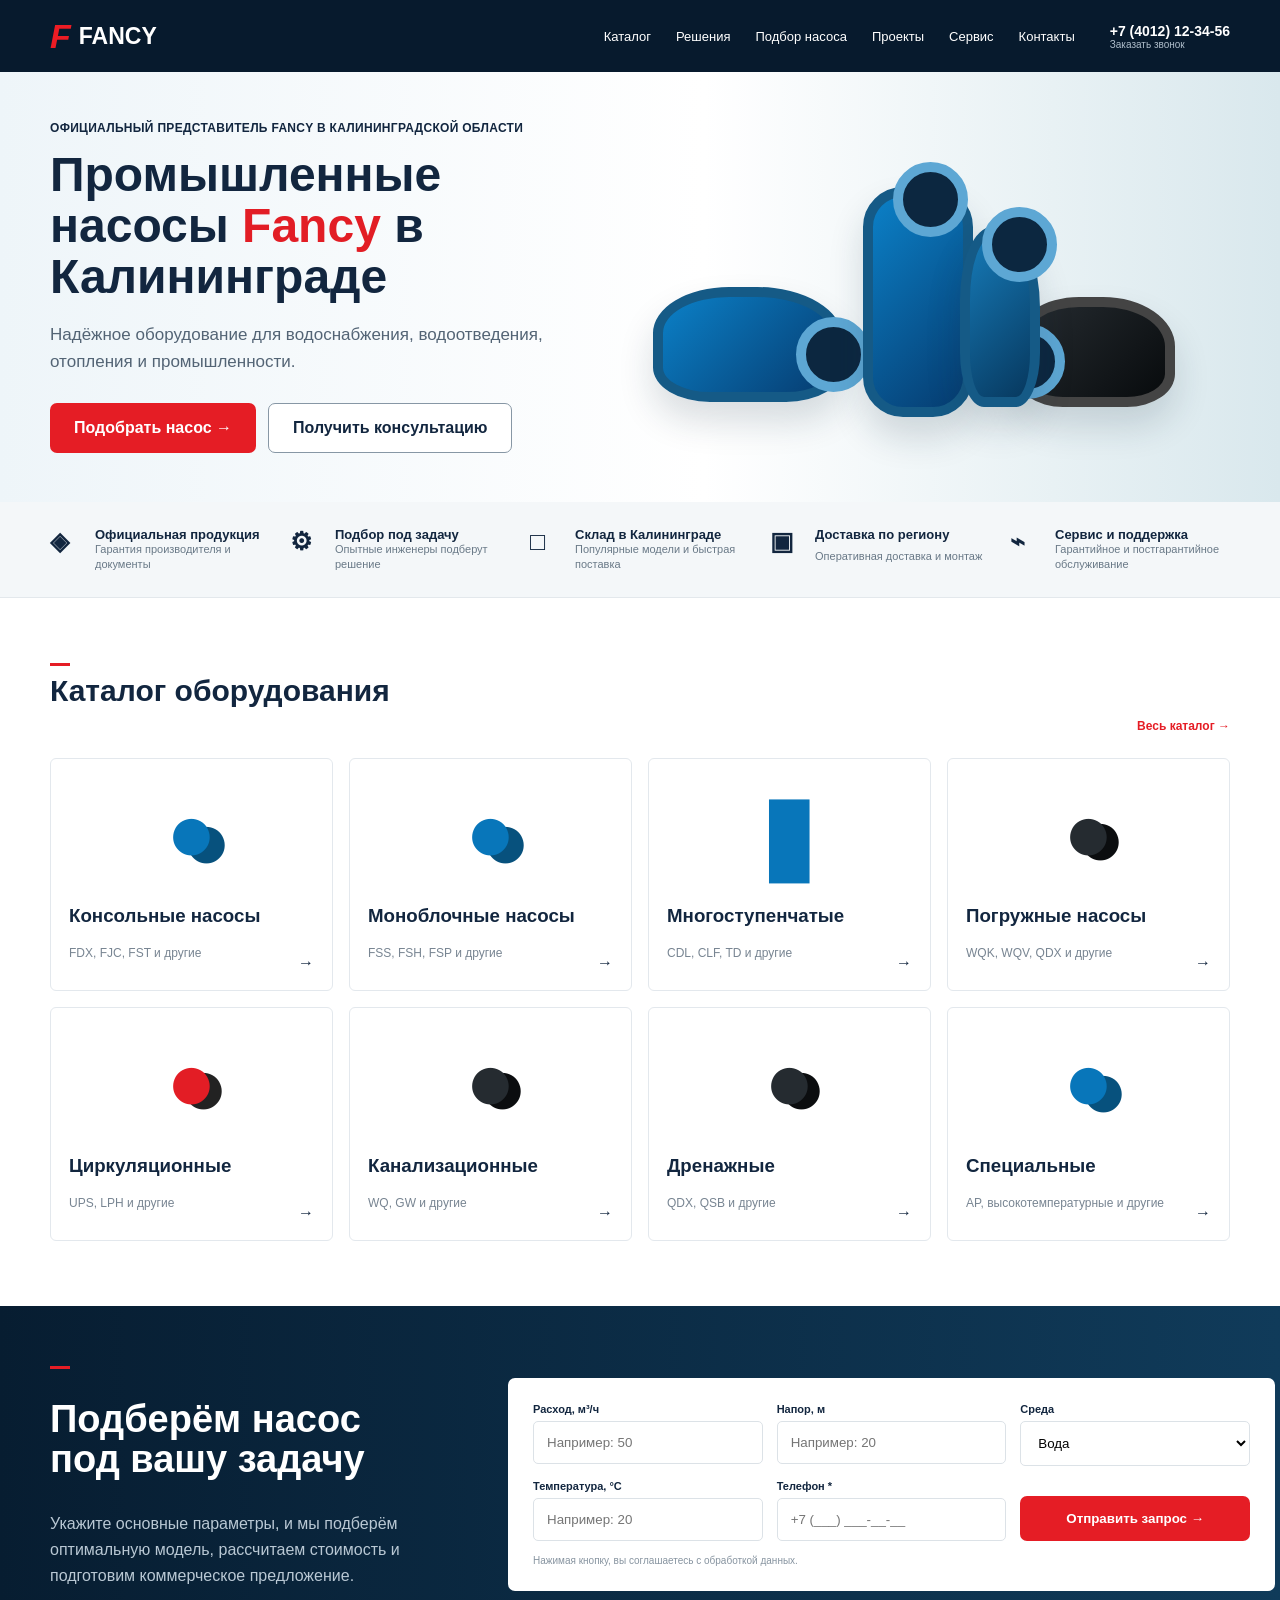
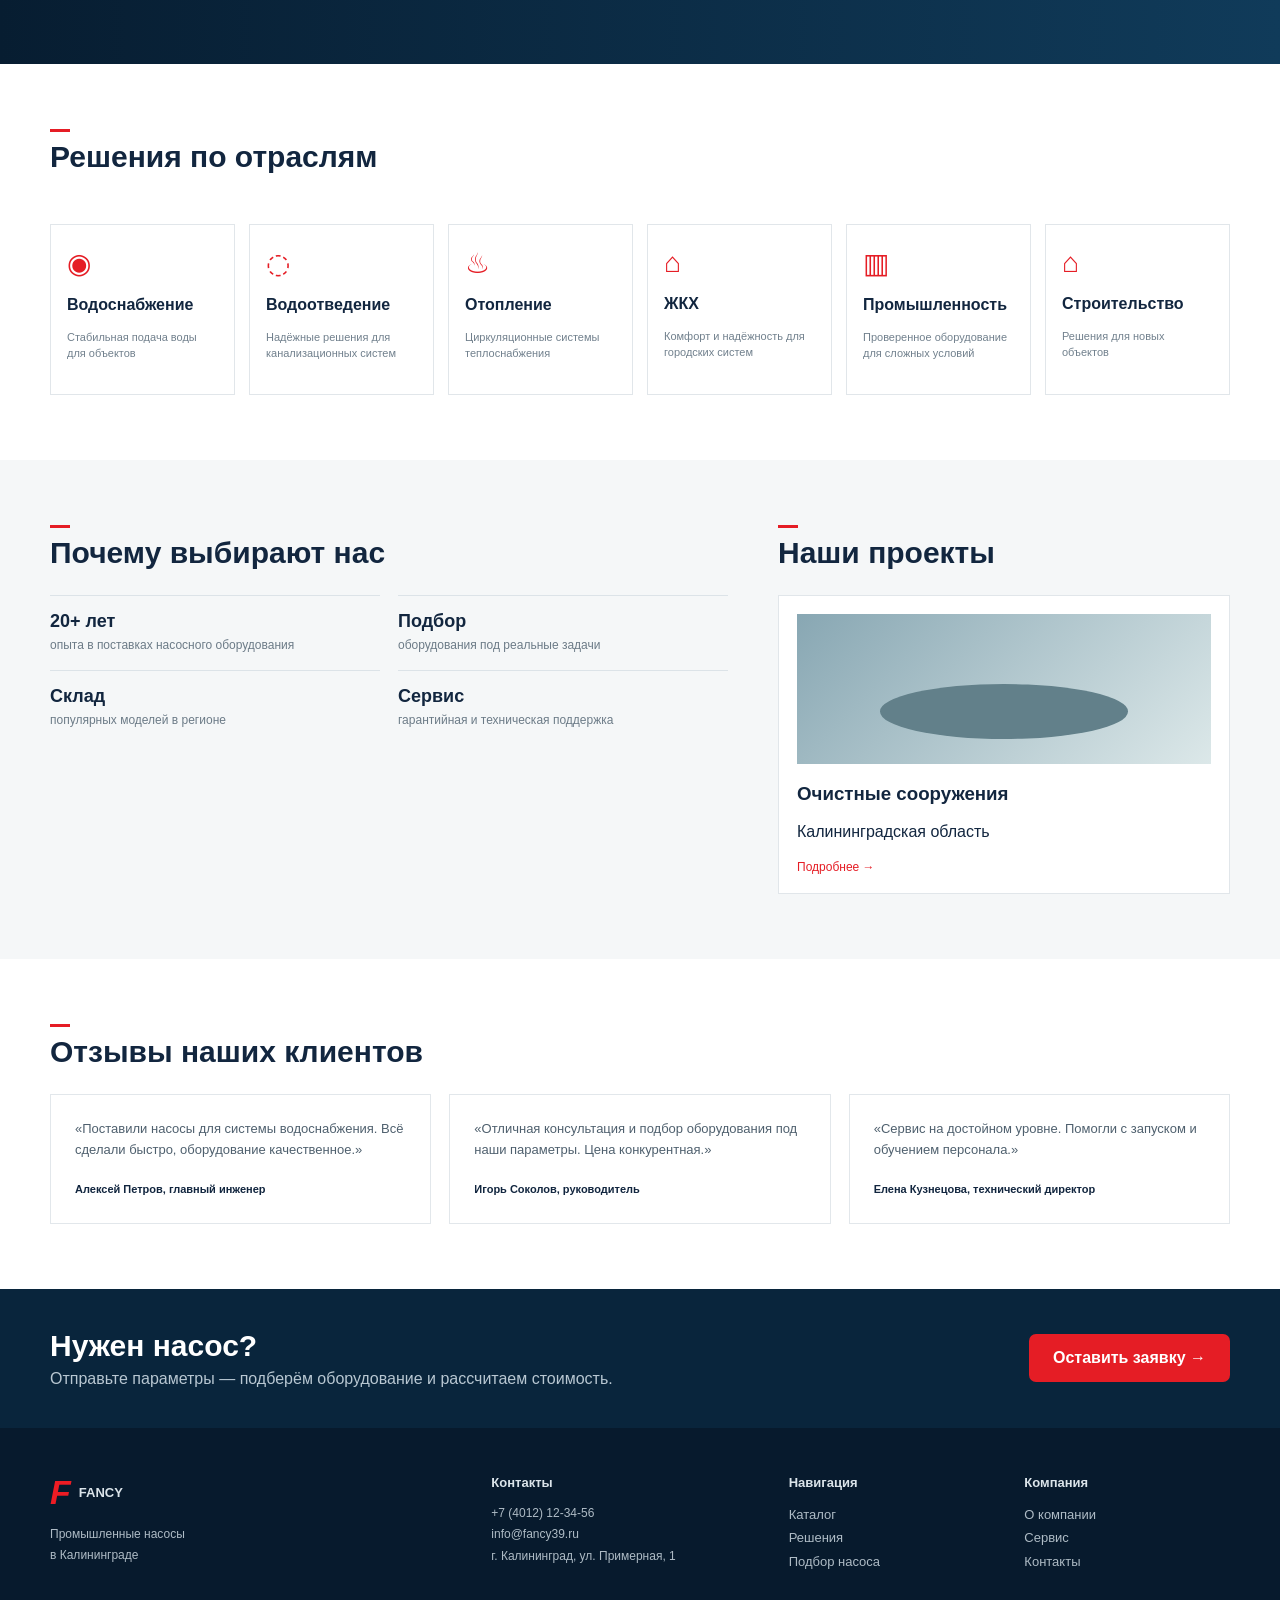
==== index.html @ d75be25d "Add files via upload" ====
<!DOCTYPE html>
<html lang="ru">
<head>
  <meta charset="UTF-8">
  <meta name="viewport" content="width=device-width, initial-scale=1.0">
  <title>Fancy — промышленные насосы в Калининграде</title>
  <meta name="description" content="Промышленные насосы Fancy в Калининграде. Подбор, поставка, сервис и консультация.">
  <link rel="stylesheet" href="style.css">
</head>
<body>
<header class="header">
  <div class="container nav">
    <a class="logo" href="#"><span>F</span> FANCY</a>
    <nav>
      <a href="#catalog">Каталог</a><a href="#solutions">Решения</a>
      <a href="#selection">Подбор насоса</a><a href="#projects">Проекты</a>
      <a href="#service">Сервис</a><a href="#contacts">Контакты</a>
    </nav>
    <a class="phone" href="tel:+74012123456">+7 (4012) 12-34-56<small>Заказать звонок</small></a>
  </div>
</header>

<main>
<section class="hero">
  <div class="container hero-grid">
    <div class="hero-copy">
      <div class="eyebrow">Официальный представитель FANCY в Калининградской области</div>
      <h1>Промышленные насосы <b>Fancy</b> в Калининграде</h1>
      <p>Надёжное оборудование для водоснабжения, водоотведения, отопления и промышленности.</p>
      <div class="buttons">
        <a class="btn red" href="#selection">Подобрать насос →</a>
        <a class="btn light" href="#selection">Получить консультацию</a>
      </div>
    </div>
    <div class="hero-pumps">
      <div class="pump pump1"></div><div class="pump pump2"></div><div class="pump pump3"></div>
      <div class="pump pump4"></div>
    </div>
  </div>
</section>

<section class="benefits">
  <div class="container benefits-grid">
    <div><strong>◈</strong><b>Официальная продукция</b><span>Гарантия производителя и документы</span></div>
    <div><strong>⚙</strong><b>Подбор под задачу</b><span>Опытные инженеры подберут решение</span></div>
    <div><strong>□</strong><b>Склад в Калининграде</b><span>Популярные модели и быстрая поставка</span></div>
    <div><strong>▣</strong><b>Доставка по региону</b><span>Оперативная доставка и монтаж</span></div>
    <div><strong>⌁</strong><b>Сервис и поддержка</b><span>Гарантийное и постгарантийное обслуживание</span></div>
  </div>
</section>

<section id="catalog" class="section">
  <div class="container">
    <div class="section-head"><div><div class="redline"></div><h2>Каталог оборудования</h2></div><a href="#">Весь каталог →</a></div>
    <div class="cards">
      <article class="card"><div class="product-icon blue-pump">●</div><h3>Консольные насосы</h3><p>FDX, FJC, FST и другие</p><span>→</span></article>
      <article class="card"><div class="product-icon blue-pump small">●</div><h3>Моноблочные насосы</h3><p>FSS, FSH, FSP и другие</p><span>→</span></article>
      <article class="card"><div class="product-icon vertical">▮</div><h3>Многоступенчатые</h3><p>CDL, CLF, TD и другие</p><span>→</span></article>
      <article class="card"><div class="product-icon dark-pump">●</div><h3>Погружные насосы</h3><p>WQK, WQV, QDX и другие</p><span>→</span></article>
      <article class="card"><div class="product-icon red-pump">●</div><h3>Циркуляционные</h3><p>UPS, LPH и другие</p><span>→</span></article>
      <article class="card"><div class="product-icon dark-pump small">●</div><h3>Канализационные</h3><p>WQ, GW и другие</p><span>→</span></article>
      <article class="card"><div class="product-icon dark-pump">●</div><h3>Дренажные</h3><p>QDX, QSB и другие</p><span>→</span></article>
      <article class="card"><div class="product-icon blue-pump">●</div><h3>Специальные</h3><p>AP, высокотемпературные и другие</p><span>→</span></article>
    </div>
  </div>
</section>

<section id="selection" class="selection">
  <div class="container selection-grid">
    <div><div class="redline"></div><h2>Подберём насос<br>под вашу задачу</h2>
      <p>Укажите основные параметры, и мы подберём оптимальную модель, рассчитаем стоимость и подготовим коммерческое предложение.</p>
    </div>
    <form id="leadForm">
      <label>Расход, м³/ч<input name="flow" placeholder="Например: 50"></label>
      <label>Напор, м<input name="head" placeholder="Например: 20"></label>
      <label>Среда<select name="medium"><option>Вода</option><option>Канализационная вода</option><option>Другая</option></select></label>
      <label>Температура, °C<input name="temp" placeholder="Например: 20"></label>
      <label>Телефон *<input name="phone" required placeholder="+7 (___) ___-__-__"></label>
      <button class="btn red" type="submit">Отправить запрос →</button>
      <small>Нажимая кнопку, вы соглашаетесь с обработкой данных.</small>
    </form>
  </div>
</section>

<section id="solutions" class="section">
  <div class="container">
    <div class="section-head"><div><div class="redline"></div><h2>Решения по отраслям</h2></div></div>
    <div class="solutions">
      <div><i>◉</i><h3>Водоснабжение</h3><p>Стабильная подача воды для объектов</p></div>
      <div><i>◌</i><h3>Водоотведение</h3><p>Надёжные решения для канализационных систем</p></div>
      <div><i>♨</i><h3>Отопление</h3><p>Циркуляционные системы теплоснабжения</p></div>
      <div><i>⌂</i><h3>ЖКХ</h3><p>Комфорт и надёжность для городских систем</p></div>
      <div><i>▥</i><h3>Промышленность</h3><p>Проверенное оборудование для сложных условий</p></div>
      <div><i>⌂</i><h3>Строительство</h3><p>Решения для новых объектов</p></div>
    </div>
  </div>
</section>

<section id="projects" class="section gray">
  <div class="container two-col">
    <div><div class="redline"></div><h2>Почему выбирают нас</h2>
      <div class="why"><div><b>20+ лет</b><span>опыта в поставках насосного оборудования</span></div>
      <div><b>Подбор</b><span>оборудования под реальные задачи</span></div>
      <div><b>Склад</b><span>популярных моделей в регионе</span></div>
      <div><b>Сервис</b><span>гарантийная и техническая поддержка</span></div></div>
    </div>
    <div><div class="redline"></div><h2>Наши проекты</h2><div class="project"><div class="project-img"></div><h3>Очистные сооружения</h3><p>Калининградская область</p><a href="#">Подробнее →</a></div></div>
  </div>
</section>

<section class="section">
  <div class="container"><div class="redline"></div><h2>Отзывы наших клиентов</h2>
    <div class="reviews">
      <blockquote>«Поставили насосы для системы водоснабжения. Всё сделали быстро, оборудование качественное.»<cite>Алексей Петров, главный инженер</cite></blockquote>
      <blockquote>«Отличная консультация и подбор оборудования под наши параметры. Цена конкурентная.»<cite>Игорь Соколов, руководитель</cite></blockquote>
      <blockquote>«Сервис на достойном уровне. Помогли с запуском и обучением персонала.»<cite>Елена Кузнецова, технический директор</cite></blockquote>
    </div>
  </div>
</section>

<section class="cta">
  <div class="container cta-inner"><div><h2>Нужен насос?</h2><p>Отправьте параметры — подберём оборудование и рассчитаем стоимость.</p></div><a class="btn red" href="#selection">Оставить заявку →</a></div>
</section>
</main>

<footer id="contacts">
  <div class="container footer-grid">
    <div><a class="logo" href="#"><span>F</span> FANCY</a><p>Промышленные насосы<br>в Калининграде</p></div>
    <div><b>Контакты</b><p>+7 (4012) 12-34-56<br>info@fancy39.ru<br>г. Калининград, ул. Примерная, 1</p></div>
    <div><b>Навигация</b><p><a href="#catalog">Каталог</a><br><a href="#solutions">Решения</a><br><a href="#selection">Подбор насоса</a></p></div>
    <div><b>Компания</b><p><a href="#">О компании</a><br><a href="#">Сервис</a><br><a href="#">Контакты</a></p></div>
  </div>
</footer>
<div id="toast" class="toast">Спасибо! Заявка подготовлена. Замените обработчик формы на адрес вашей CRM.</div>
<script src="script.js"></script>
</body>
</html>
---- style.css ----
*{box-sizing:border-box}html{scroll-behavior:smooth}body{margin:0;font-family:Arial,Helvetica,sans-serif;color:#12263f;background:#fff}.container{width:min(1180px,calc(100% - 40px));margin:auto}.header{background:#071a2d;color:#fff;position:sticky;top:0;z-index:20}.nav{height:72px;display:flex;align-items:center;gap:35px}.logo{font-size:23px;font-weight:800;color:#fff;text-decoration:none;display:flex;align-items:center;gap:8px}.logo span{color:#ed1c24;font-style:italic;font-size:34px}.nav nav{display:flex;gap:25px;margin-left:auto}.nav nav a,.footer-grid a{color:inherit;text-decoration:none;font-size:13px}.phone{color:#fff;text-decoration:none;font-weight:bold;font-size:14px}.phone small{display:block;color:#aebdca;font-weight:normal;font-size:10px}.hero{background:linear-gradient(90deg,#eef5f9 0%,#fff 55%,#d9e8ed 100%);overflow:hidden}.hero-grid{min-height:430px;display:grid;grid-template-columns:46% 54%;align-items:center}.eyebrow{font-size:12px;font-weight:700;text-transform:uppercase;letter-spacing:.3px;margin-bottom:15px}.hero h1{font-size:48px;line-height:1.06;margin:0 0 18px}.hero h1 b{color:#e21d25}.hero p{font-size:17px;line-height:1.6;color:#536475;max-width:560px}.buttons{display:flex;gap:12px;margin-top:28px}.btn{display:inline-flex;border:0;border-radius:7px;padding:15px 24px;font-weight:700;text-decoration:none;cursor:pointer;align-items:center;justify-content:center}.red{background:#e51d25;color:#fff}.light{border:1px solid #8797a5;color:#12263f;background:#fff}.hero-pumps{height:390px;position:relative}.pump{position:absolute;border-radius:40% 45% 30% 30%;box-shadow:0 20px 35px #102a4028;background:linear-gradient(135deg,#0b80c7,#063c70);border:10px solid #155a86}.pump:after{content:"";position:absolute;width:55px;height:55px;border-radius:50%;background:#0c2740;border:10px solid #5da7d4}.pump1{width:190px;height:115px;bottom:80px;left:60px}.pump1:after{right:-38px;top:20px}.pump2{width:110px;height:230px;bottom:65px;left:270px;border-radius:40px}.pump2:after{top:-35px;left:20px}.pump3{width:160px;height:110px;bottom:75px;right:55px;background:linear-gradient(135deg,#252b30,#080b0d);border-color:#444}.pump3:after{left:-35px;top:17px}.pump4{width:80px;height:180px;bottom:75px;right:190px;background:linear-gradient(135deg,#167ab7,#07385e)}.pump4:after{top:-30px;left:12px}.benefits{background:#f4f7f9;border-bottom:1px solid #e3e8ec}.benefits-grid{display:grid;grid-template-columns:repeat(5,1fr);gap:20px;padding:25px 0}.benefits-grid div{display:grid;grid-template-columns:35px 1fr;column-gap:10px}.benefits-grid strong{grid-row:span 2;font-size:25px}.benefits-grid b{font-size:13px}.benefits-grid span{font-size:11px;color:#697987;line-height:1.35}.section{padding:65px 0}.section-head{display:flex;justify-content:space-between;align-items:end;margin-bottom:25px}.section-head a{color:#e51d25;text-decoration:none;font-size:12px;font-weight:bold}.redline{width:20px;height:3px;background:#e51d25;margin-bottom:8px}.section h2{font-size:30px;margin:0 0 25px}.cards{display:grid;grid-template-columns:repeat(4,1fr);gap:16px}.card{border:1px solid #e3e8ed;border-radius:6px;padding:18px;min-height:205px;position:relative;transition:.2s}.card:hover{transform:translateY(-3px);box-shadow:0 12px 30px #102a4010}.card span{position:absolute;right:18px;bottom:18px}.card p{font-size:12px;color:#788592}.product-icon{height:110px;display:flex;align-items:center;justify-content:center;font-size:85px;color:#0876ba;text-shadow:15px 8px 0 #07517d}.product-icon.vertical{font-size:110px;text-shadow:none}.product-icon.dark-pump{color:#252b30;text-shadow:12px 5px 0 #0b0d0f}.product-icon.red-pump{color:#e31d25;text-shadow:12px 5px 0 #222}.selection{background:linear-gradient(90deg,#071d31,#103b5a);color:#fff;padding:60px 0}.selection-grid{display:grid;grid-template-columns:35% 65%;gap:45px;align-items:center}.selection h2{font-size:38px;line-height:1.05}.selection p{color:#b9c8d4;line-height:1.6}.selection form{background:#fff;color:#12263f;border-radius:7px;padding:25px;display:grid;grid-template-columns:repeat(3,1fr);gap:14px}.selection label{font-size:11px;font-weight:bold}.selection input,.selection select{width:100%;padding:13px;margin-top:6px;border:1px solid #dce2e7;border-radius:5px;background:#fff}.selection button{align-self:end}.selection form small{grid-column:1/-1;color:#8794a0;font-size:10px}.solutions{display:grid;grid-template-columns:repeat(6,1fr);gap:14px}.solutions div{border:1px solid #e1e6ea;padding:22px 16px;min-height:170px}.solutions i{font-size:28px;color:#e51d25;font-style:normal}.solutions h3{font-size:16px}.solutions p{font-size:11px;color:#71808d;line-height:1.4}.gray{background:#f5f7f8}.two-col{display:grid;grid-template-columns:1.2fr .8fr;gap:50px}.why{display:grid;grid-template-columns:repeat(2,1fr);gap:18px}.why div{border-top:1px solid #dce3e8;padding-top:15px}.why b{display:block;font-size:18px}.why span{display:block;color:#6c7b87;font-size:12px;margin-top:6px}.project{background:#fff;border:1px solid #e1e6ea;padding:18px}.project-img{height:150px;background:linear-gradient(135deg,#88a7b3,#dce8e9);position:relative}.project-img:after{content:"";position:absolute;left:20%;right:20%;bottom:25px;height:55px;border-radius:50%;background:#62808a}.project a{color:#e51d25;font-size:12px;text-decoration:none}.reviews{display:grid;grid-template-columns:repeat(3,1fr);gap:18px}.reviews blockquote{margin:0;border:1px solid #e2e7eb;padding:24px;line-height:1.6;font-size:13px;color:#4f606e}.reviews cite{display:block;margin-top:20px;font-style:normal;font-weight:bold;font-size:11px;color:#12263f}.cta{background:#09253c;color:#fff;padding:40px 0}.cta-inner{display:flex;justify-content:space-between;align-items:center}.cta h2{margin:0;font-size:30px}.cta p{margin:7px 0 0;color:#b8c7d2}.footer-grid{padding:45px 0;display:grid;grid-template-columns:2fr 1.3fr 1fr 1fr;gap:30px}.footer-grid{background:#071a2d;color:#dbe4ea}.footer-grid p{font-size:12px;line-height:1.8;color:#aebbc5}.footer-grid b{font-size:13px}.footer-grid .logo{margin-bottom:10px}footer{background:#071a2d}.toast{position:fixed;right:20px;bottom:20px;background:#12263f;color:#fff;padding:15px 20px;border-radius:6px;display:none;z-index:50}@media(max-width:900px){.nav nav{display:none}.hero-grid,.selection-grid,.two-col{grid-template-columns:1fr}.hero-pumps{display:none}.hero{padding:60px 0}.hero h1{font-size:38px}.cards{grid-template-columns:repeat(2,1fr)}.solutions{grid-template-columns:repeat(3,1fr)}.benefits-grid{grid-template-columns:repeat(2,1fr)}.selection form{grid-template-columns:1fr 1fr}.reviews{grid-template-columns:1fr}.footer-grid{grid-template-columns:1fr 1fr}}@media(max-width:600px){.container{width:min(100% - 28px,1180px)}.cards,.solutions,.benefits-grid,.selection form,.why{grid-template-columns:1fr}.section{padding:45px 0}.hero h1{font-size:32px}.phone{display:none}.buttons{flex-direction:column}.selection h2{font-size:32px}.cta-inner{display:block}.cta .btn{margin-top:20px;width:100%}}
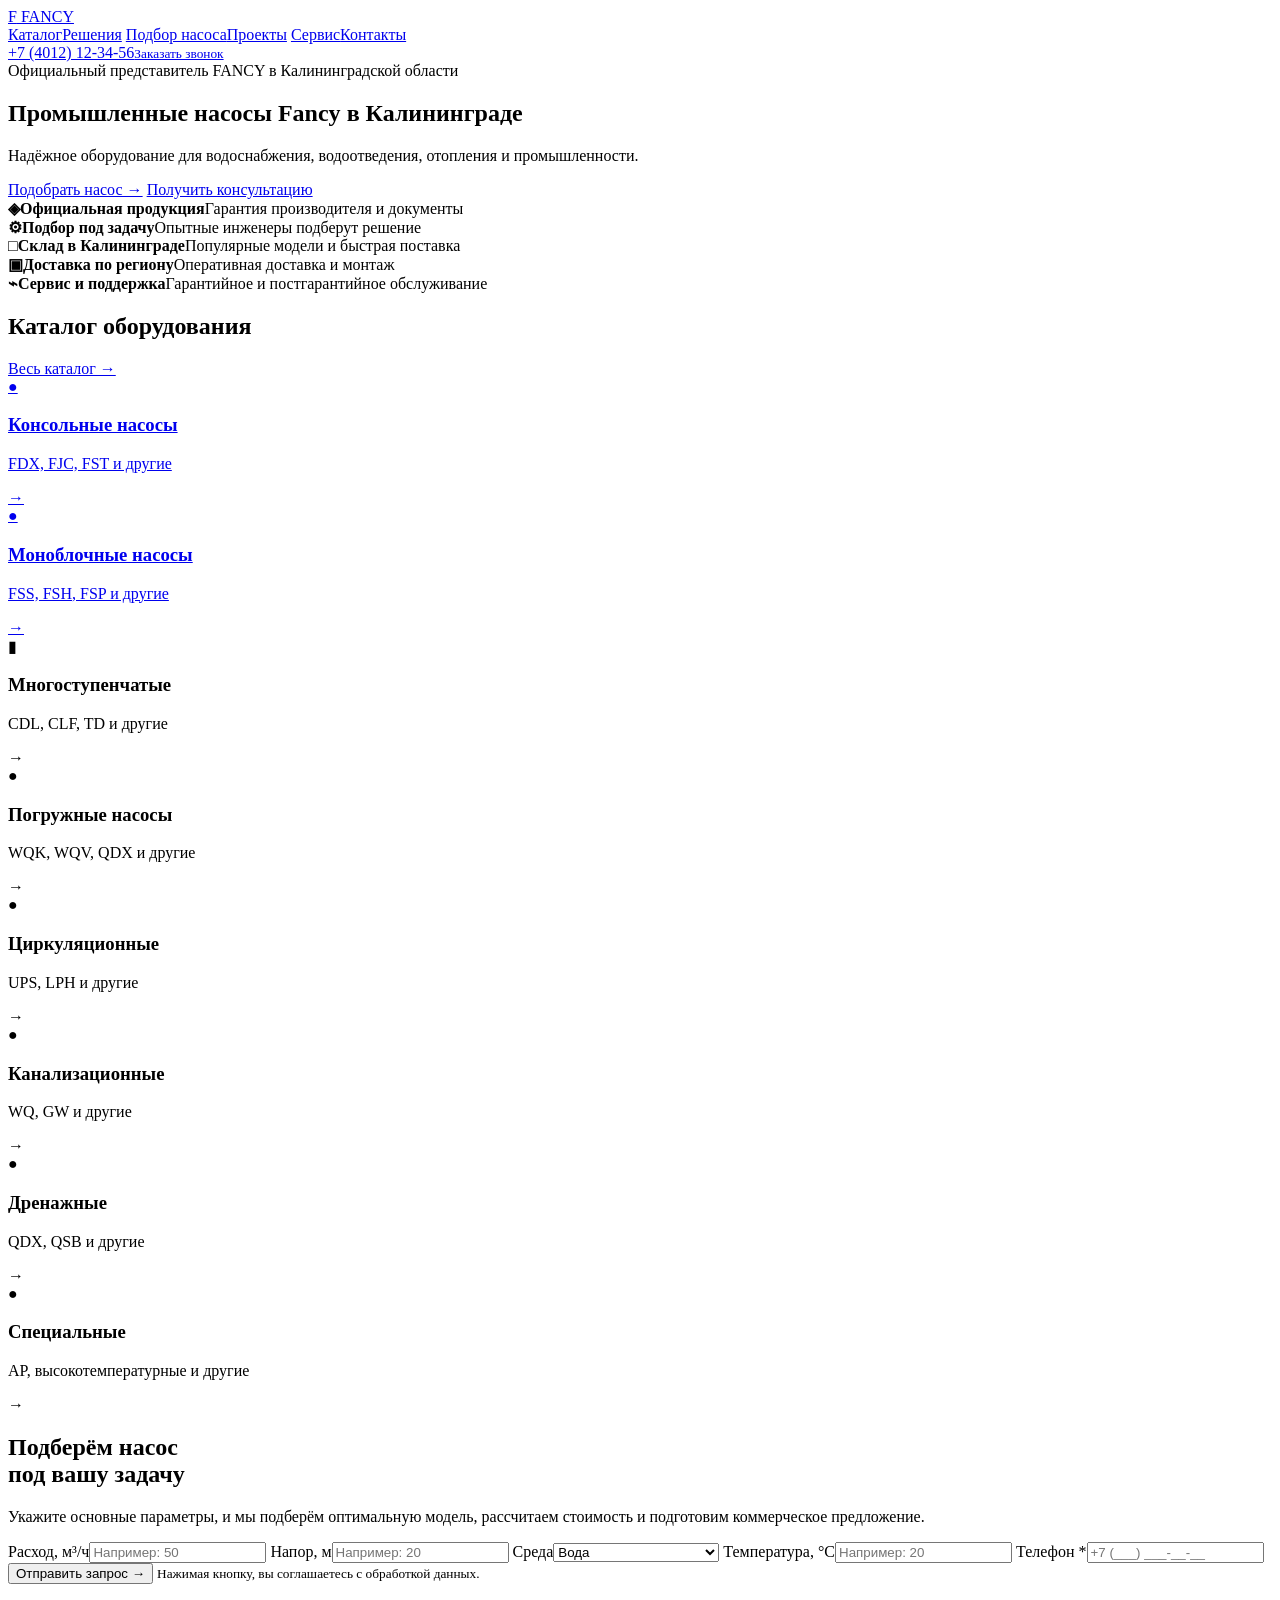
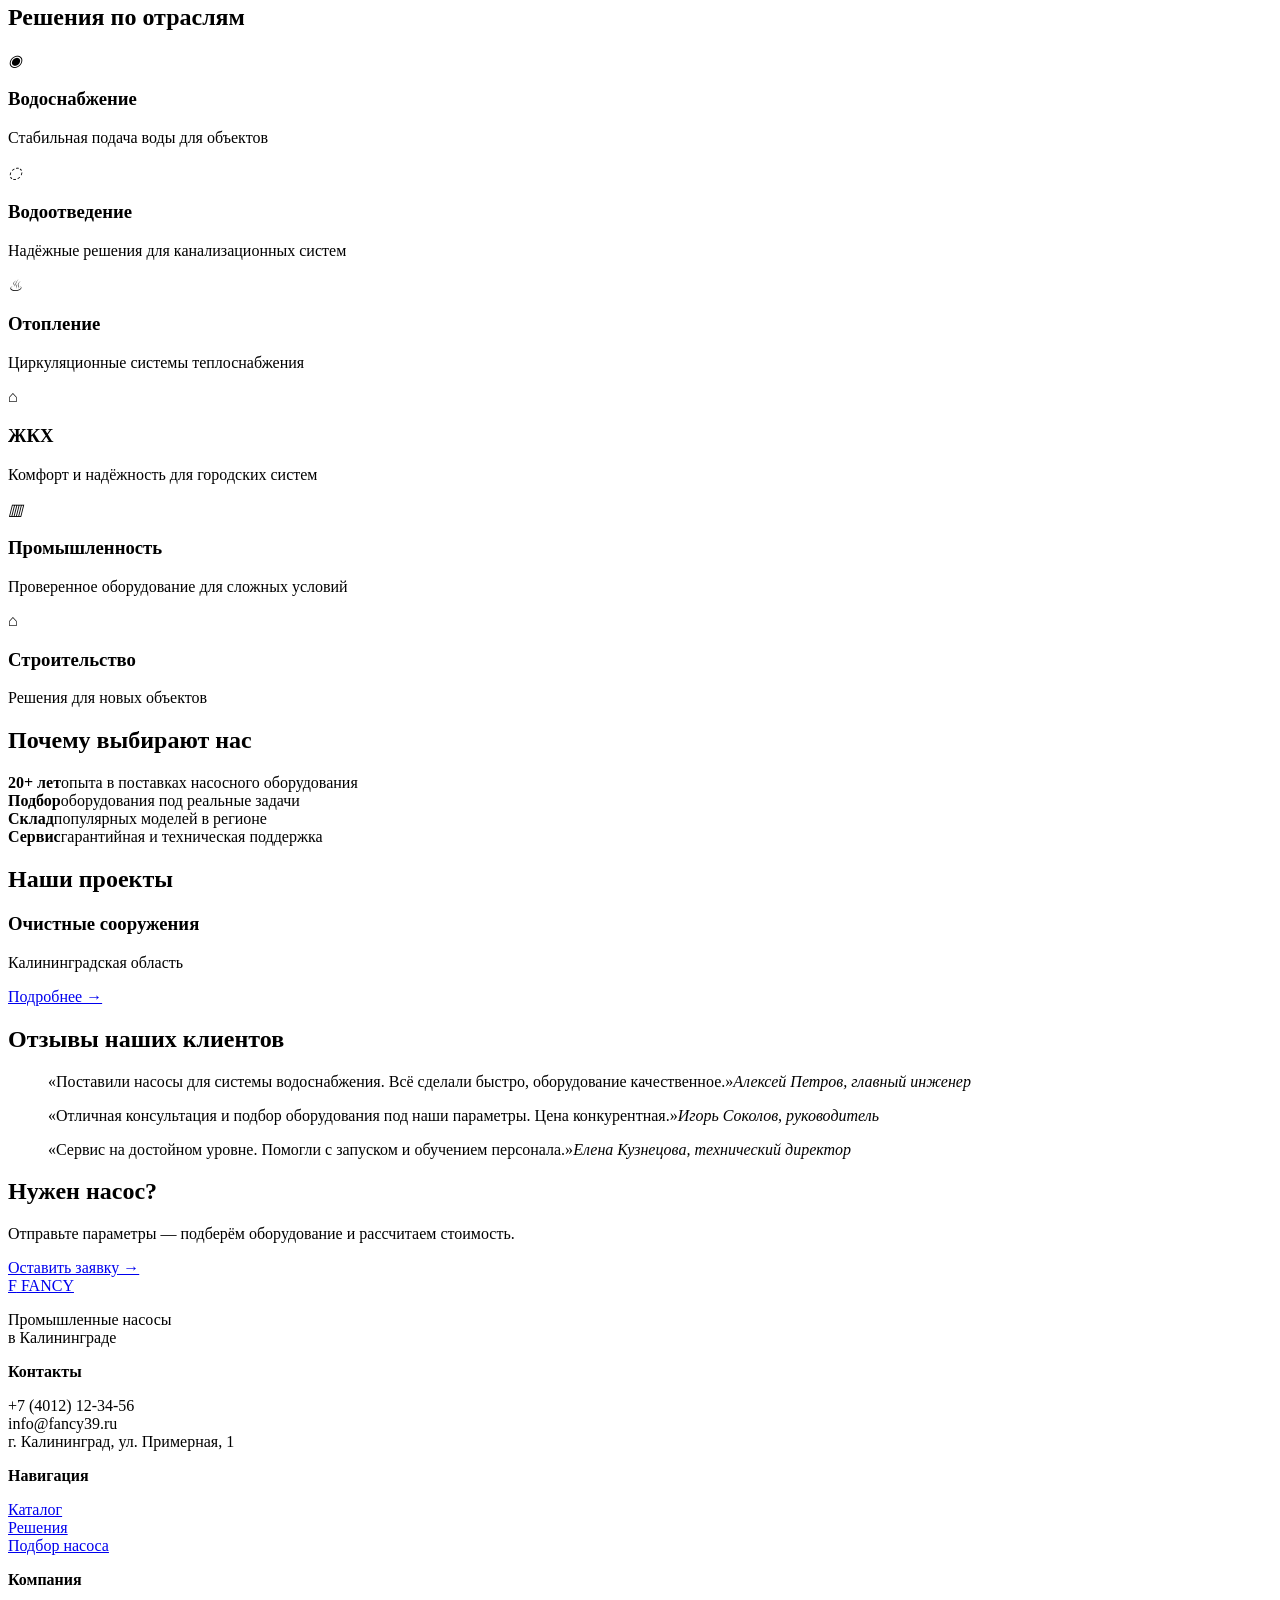
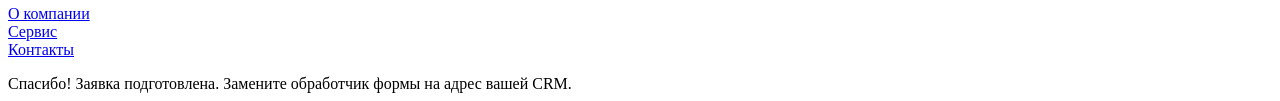
==== commit ca08caf0: "Add files via upload" ====
--- a/index.html
+++ b/index.html
@@ -51,10 +51,10 @@
 
 <section id="catalog" class="section">
   <div class="container">
-    <div class="section-head"><div><div class="redline"></div><h2>Каталог оборудования</h2></div><a href="#">Весь каталог →</a></div>
+    <div class="section-head"><div><div class="redline"></div><h2>Каталог оборудования</h2></div><a href="catalog.html">Весь каталог →</a></div>
     <div class="cards">
-      <article class="card"><div class="product-icon blue-pump">●</div><h3>Консольные насосы</h3><p>FDX, FJC, FST и другие</p><span>→</span></article>
-      <article class="card"><div class="product-icon blue-pump small">●</div><h3>Моноблочные насосы</h3><p>FSS, FSH, FSP и другие</p><span>→</span></article>
+      <a class="card" href="catalog-fdx.html"><div class="product-icon blue-pump">●</div><h3>Консольные насосы</h3><p>FDX, FJC, FST и другие</p><span>→</span></a>
+      <a class="card" href="catalog-monoblock.html"><div class="product-icon blue-pump small">●</div><h3>Моноблочные насосы</h3><p>FSS, FSH, FSP и другие</p><span>→</span></a>
       <article class="card"><div class="product-icon vertical">▮</div><h3>Многоступенчатые</h3><p>CDL, CLF, TD и другие</p><span>→</span></article>
       <article class="card"><div class="product-icon dark-pump">●</div><h3>Погружные насосы</h3><p>WQK, WQV, QDX и другие</p><span>→</span></article>
       <article class="card"><div class="product-icon red-pump">●</div><h3>Циркуляционные</h3><p>UPS, LPH и другие</p><span>→</span></article>
--- a/style.css
+++ b/style.css
@@ -1 +1,3 @@
-*{box-sizing:border-box}html{scroll-behavior:smooth}body{margin:0;font-family:Arial,Helvetica,sans-serif;color:#12263f;background:#fff}.container{width:min(1180px,calc(100% - 40px));margin:auto}.header{background:#071a2d;color:#fff;position:sticky;top:0;z-index:20}.nav{height:72px;display:flex;align-items:center;gap:35px}.logo{font-size:23px;font-weight:800;color:#fff;text-decoration:none;display:flex;align-items:center;gap:8px}.logo span{color:#ed1c24;font-style:italic;font-size:34px}.nav nav{display:flex;gap:25px;margin-left:auto}.nav nav a,.footer-grid a{color:inherit;text-decoration:none;font-size:13px}.phone{color:#fff;text-decoration:none;font-weight:bold;font-size:14px}.phone small{display:block;color:#aebdca;font-weight:normal;font-size:10px}.hero{background:linear-gradient(90deg,#eef5f9 0%,#fff 55%,#d9e8ed 100%);overflow:hidden}.hero-grid{min-height:430px;display:grid;grid-template-columns:46% 54%;align-items:center}.eyebrow{font-size:12px;font-weight:700;text-transform:uppercase;letter-spacing:.3px;margin-bottom:15px}.hero h1{font-size:48px;line-height:1.06;margin:0 0 18px}.hero h1 b{color:#e21d25}.hero p{font-size:17px;line-height:1.6;color:#536475;max-width:560px}.buttons{display:flex;gap:12px;margin-top:28px}.btn{display:inline-flex;border:0;border-radius:7px;padding:15px 24px;font-weight:700;text-decoration:none;cursor:pointer;align-items:center;justify-content:center}.red{background:#e51d25;color:#fff}.light{border:1px solid #8797a5;color:#12263f;background:#fff}.hero-pumps{height:390px;position:relative}.pump{position:absolute;border-radius:40% 45% 30% 30%;box-shadow:0 20px 35px #102a4028;background:linear-gradient(135deg,#0b80c7,#063c70);border:10px solid #155a86}.pump:after{content:"";position:absolute;width:55px;height:55px;border-radius:50%;background:#0c2740;border:10px solid #5da7d4}.pump1{width:190px;height:115px;bottom:80px;left:60px}.pump1:after{right:-38px;top:20px}.pump2{width:110px;height:230px;bottom:65px;left:270px;border-radius:40px}.pump2:after{top:-35px;left:20px}.pump3{width:160px;height:110px;bottom:75px;right:55px;background:linear-gradient(135deg,#252b30,#080b0d);border-color:#444}.pump3:after{left:-35px;top:17px}.pump4{width:80px;height:180px;bottom:75px;right:190px;background:linear-gradient(135deg,#167ab7,#07385e)}.pump4:after{top:-30px;left:12px}.benefits{background:#f4f7f9;border-bottom:1px solid #e3e8ec}.benefits-grid{display:grid;grid-template-columns:repeat(5,1fr);gap:20px;padding:25px 0}.benefits-grid div{display:grid;grid-template-columns:35px 1fr;column-gap:10px}.benefits-grid strong{grid-row:span 2;font-size:25px}.benefits-grid b{font-size:13px}.benefits-grid span{font-size:11px;color:#697987;line-height:1.35}.section{padding:65px 0}.section-head{display:flex;justify-content:space-between;align-items:end;margin-bottom:25px}.section-head a{color:#e51d25;text-decoration:none;font-size:12px;font-weight:bold}.redline{width:20px;height:3px;background:#e51d25;margin-bottom:8px}.section h2{font-size:30px;margin:0 0 25px}.cards{display:grid;grid-template-columns:repeat(4,1fr);gap:16px}.card{border:1px solid #e3e8ed;border-radius:6px;padding:18px;min-height:205px;position:relative;transition:.2s}.card:hover{transform:translateY(-3px);box-shadow:0 12px 30px #102a4010}.card span{position:absolute;right:18px;bottom:18px}.card p{font-size:12px;color:#788592}.product-icon{height:110px;display:flex;align-items:center;justify-content:center;font-size:85px;color:#0876ba;text-shadow:15px 8px 0 #07517d}.product-icon.vertical{font-size:110px;text-shadow:none}.product-icon.dark-pump{color:#252b30;text-shadow:12px 5px 0 #0b0d0f}.product-icon.red-pump{color:#e31d25;text-shadow:12px 5px 0 #222}.selection{background:linear-gradient(90deg,#071d31,#103b5a);color:#fff;padding:60px 0}.selection-grid{display:grid;grid-template-columns:35% 65%;gap:45px;align-items:center}.selection h2{font-size:38px;line-height:1.05}.selection p{color:#b9c8d4;line-height:1.6}.selection form{background:#fff;color:#12263f;border-radius:7px;padding:25px;display:grid;grid-template-columns:repeat(3,1fr);gap:14px}.selection label{font-size:11px;font-weight:bold}.selection input,.selection select{width:100%;padding:13px;margin-top:6px;border:1px solid #dce2e7;border-radius:5px;background:#fff}.selection button{align-self:end}.selection form small{grid-column:1/-1;color:#8794a0;font-size:10px}.solutions{display:grid;grid-template-columns:repeat(6,1fr);gap:14px}.solutions div{border:1px solid #e1e6ea;padding:22px 16px;min-height:170px}.solutions i{font-size:28px;color:#e51d25;font-style:normal}.solutions h3{font-size:16px}.solutions p{font-size:11px;color:#71808d;line-height:1.4}.gray{background:#f5f7f8}.two-col{display:grid;grid-template-columns:1.2fr .8fr;gap:50px}.why{display:grid;grid-template-columns:repeat(2,1fr);gap:18px}.why div{border-top:1px solid #dce3e8;padding-top:15px}.why b{display:block;font-size:18px}.why span{display:block;color:#6c7b87;font-size:12px;margin-top:6px}.project{background:#fff;border:1px solid #e1e6ea;padding:18px}.project-img{height:150px;background:linear-gradient(135deg,#88a7b3,#dce8e9);position:relative}.project-img:after{content:"";position:absolute;left:20%;right:20%;bottom:25px;height:55px;border-radius:50%;background:#62808a}.project a{color:#e51d25;font-size:12px;text-decoration:none}.reviews{display:grid;grid-template-columns:repeat(3,1fr);gap:18px}.reviews blockquote{margin:0;border:1px solid #e2e7eb;padding:24px;line-height:1.6;font-size:13px;color:#4f606e}.reviews cite{display:block;margin-top:20px;font-style:normal;font-weight:bold;font-size:11px;color:#12263f}.cta{background:#09253c;color:#fff;padding:40px 0}.cta-inner{display:flex;justify-content:space-between;align-items:center}.cta h2{margin:0;font-size:30px}.cta p{margin:7px 0 0;color:#b8c7d2}.footer-grid{padding:45px 0;display:grid;grid-template-columns:2fr 1.3fr 1fr 1fr;gap:30px}.footer-grid{background:#071a2d;color:#dbe4ea}.footer-grid p{font-size:12px;line-height:1.8;color:#aebbc5}.footer-grid b{font-size:13px}.footer-grid .logo{margin-bottom:10px}footer{background:#071a2d}.toast{position:fixed;right:20px;bottom:20px;background:#12263f;color:#fff;padding:15px 20px;border-radius:6px;display:none;z-index:50}@media(max-width:900px){.nav nav{display:none}.hero-grid,.selection-grid,.two-col{grid-template-columns:1fr}.hero-pumps{display:none}.hero{padding:60px 0}.hero h1{font-size:38px}.cards{grid-template-columns:repeat(2,1fr)}.solutions{grid-template-columns:repeat(3,1fr)}.benefits-grid{grid-template-columns:repeat(2,1fr)}.selection form{grid-template-columns:1fr 1fr}.reviews{grid-template-columns:1fr}.footer-grid{grid-template-columns:1fr 1fr}}@media(max-width:600px){.container{width:min(100% - 28px,1180px)}.cards,.solutions,.benefits-grid,.selection form,.why{grid-template-columns:1fr}.section{padding:45px 0}.hero h1{font-size:32px}.phone{display:none}.buttons{flex-direction:column}.selection h2{font-size:32px}.cta-inner{display:block}.cta .btn{margin-top:20px;width:100%}}
+
+.page-hero{background:#f3f7f9;padding:70px 0 65px}.page-hero h1{font-size:44px;margin:0 0 14px}.page-hero p{color:#667784;max-width:650px;font-size:17px;line-height:1.6}
+.catalog-layout{display:grid;grid-template-columns:220px 1fr;gap:30px}.filter{border:1px solid #e0e6eb;height:max-content;padding:20px}.filter b{display:block;margin-bottom:15px}.filter a{display:block;text-decoration:none;color:#51616e;padding:10px 0;border-bottom:1px solid #edf0f2;font-size:13px}.product-grid{display:grid;grid-template-columns:repeat(2,1fr);gap:18px}.product-card{border:1px solid #e0e6eb;padding:22px;text-decoration:none;color:#12263f;transition:.2s}.product-card:hover{transform:translateY(-3px);box-shadow:0 15px 30px #102a4010}.product-visual{height:180px;background:#f5f8fa;display:flex;align-items:center;justify-content:center;margin-bottom:18px}.product-card h2{font-size:21px;margin:9px 0}.product-card p{font-size:13px;color:#6c7b87;line-height:1.5}.tag{display:inline-block;color:#e51d25;font-size:11px;font-weight:700;text-transform:uppercase}.specs{display:flex;gap:10px;margin:15px 0}.specs span{background:#f1f5f7;padding:7px 9px;font-size:11px}.more{color:#e51d25;font-size:12px}.breadcrumbs{padding:22px 0;font-size:12px;color:#82909a}.breadcrumbs a{color:#657581;text-decoration:none}.product-hero{background:#f4f8fa;padding:55px 0}.product-hero-grid{display:grid;grid-template-columns:1fr 1fr;gap:50px;align-items:center}.product-hero h1{font-size:50px;margin:10px 0 18px}.lead{font-size:18px;color:#61717e;line-height:1.6}.big-product{height:390px;background:#fff;display:flex;align-items:center;justify-content:center}.detail-grid{display:grid;grid-template-columns:1.5fr .7fr;gap:70px}.detail-grid p{line-height:1.7;color:#596a77}.mt{margin-top:45px!important}.spec-table{width:100%;border-collapse:collapse;margin-top:15px}.spec-table td{border-bottom:1px solid #e3e8ec;padding:14px 10px;font-size:13px}.spec-table td:first-child{color:#6c7b87;width:45%}.request-box{background:#f3f7f9;padding:30px;height:max-content}.request-box h2{margin-top:0}.request-box .full{width:100%;margin-top:10px}@media(max-width:800px){.catalog-layout,.product-hero-grid,.detail-grid{grid-template-columns:1fr}.product-grid{grid-template-columns:1fr}.page-hero h1,.product-hero h1{font-size:34px}.filter{display:none}.big-product{height:280px}}
